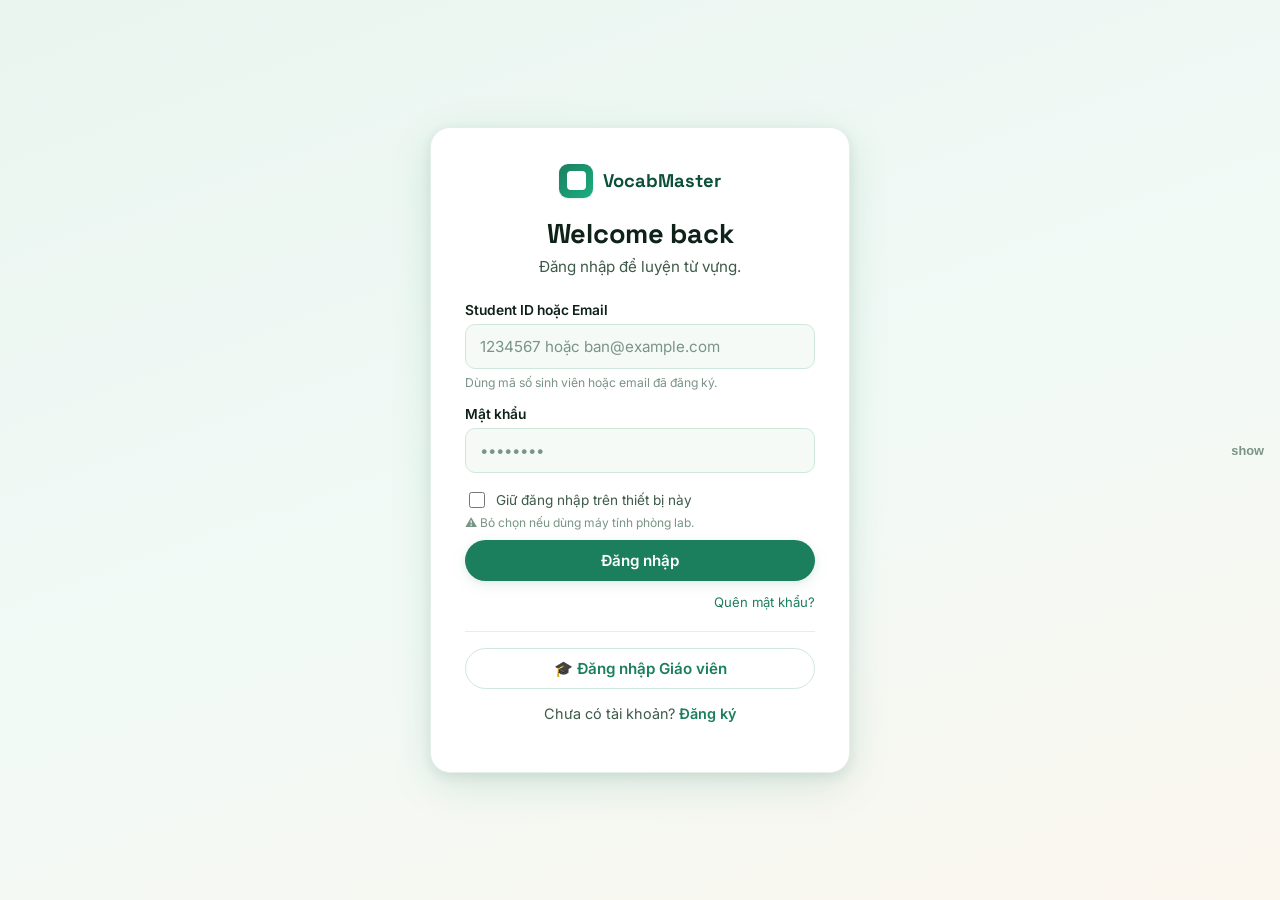
==== login.html @ 6ac809f4 "Add files via upload" ====
<!DOCTYPE html>
<html lang="vi">
<head>
<meta charset="UTF-8"><meta name="viewport" content="width=device-width,initial-scale=1">
<link rel="icon" href="data:image/svg+xml,%3Csvg xmlns='http://www.w3.org/2000/svg' viewBox='0 0 24 24'%3E%3Crect width='24' height='24' rx='5' fill='%231B7F5E'/%3E%3Ctext x='12' y='17' text-anchor='middle' font-size='13' font-weight='700' fill='%23fff' font-family='system-ui'%3EV%3C/text%3E%3C/svg%3E">
<meta name="theme-color" content="#1B7F5E">
<title>Đăng nhập · VocabMaster</title>
<link rel="stylesheet" href="vm-theme.css">
<style>
.vm-modal-bg{position:fixed;inset:0;background:rgba(13,79,58,.45);z-index:500;display:none;align-items:center;justify-content:center;padding:20px}
.vm-modal-bg.show{display:flex}
</style>
</head>
<body>

<div class="vm-loading-overlay" id="loadingOverlay">
  <span class="vm-spin"></span>
  <p id="loadingMsg">Đang đăng nhập…</p>
</div>

<div class="vm-auth-wrap">
  <div class="vm-auth-card">
    <div class="vm-auth-head">
      <div id="brand" style="display:flex;justify-content:center"></div>
      <h1 class="vm-auth-title">Welcome back</h1>
      <p class="vm-auth-sub">Đăng nhập để luyện từ vựng.</p>
    </div>

    <form id="form" autocomplete="on">
      <div class="vm-field">
        <label class="vm-label">Student ID hoặc Email</label>
        <input class="vm-input" id="idInput" placeholder="1234567 hoặc ban@example.com" autocomplete="username">
        <p style="font-size:.76rem;color:var(--vm-ink-3);margin:6px 0 0">Dùng mã số sinh viên hoặc email đã đăng ký.</p>
      </div>
      <div class="vm-field">
        <div style="display:flex;justify-content:space-between;align-items:center">
          <label class="vm-label">Mật khẩu</label>
          <button type="button" class="vm-pass-toggle" id="pwToggle">show</button>
        </div>
        <div class="vm-pass-wrap">
          <input class="vm-input" id="pw" type="password" placeholder="••••••••" autocomplete="current-password">
        </div>
      </div>
      <label style="display:flex;align-items:center;gap:8px;margin-top:12px;font-size:.85rem;color:var(--vm-ink-2);cursor:pointer">
        <input type="checkbox" id="rememberMe" style="width:16px;height:16px;cursor:pointer">
        <span>Giữ đăng nhập trên thiết bị này</span>
      </label>
      <p style="margin:4px 0 10px;font-size:.75rem;color:var(--vm-ink-3)">⚠️ Bỏ chọn nếu dùng máy tính phòng lab.</p>
      <button class="vm-btn vm-btn-primary vm-btn-block" id="submit" type="submit">Đăng nhập</button>
    </form>

    <div style="text-align:right;margin-top:10px">
      <a href="#" id="forgotStu" style="font-size:.82rem;color:var(--vm-primary);text-decoration:none">Quên mật khẩu?</a>
    </div>
    <div style="border-top:1px solid var(--vm-border-2);margin:20px 0 16px"></div>
    <button class="vm-btn vm-btn-ghost vm-btn-block" id="teacherBtn">🎓 Đăng nhập Giáo viên</button>
    <p class="vm-auth-alt" style="margin-top:16px">Chưa có tài khoản? <a href="signup.html">Đăng ký</a></p>
  </div>
</div>

<!-- Teacher modal -->
<div class="vm-modal-bg" id="teacherModal">
  <div class="vm-auth-card" style="max-width:400px;margin:0">
    <div class="vm-auth-head">
      <h1 class="vm-auth-title" style="font-size:1.4rem">Đăng nhập Giáo viên</h1>
      <p class="vm-auth-sub">Đăng nhập bằng email giảng viên.</p>
    </div>
    <div class="vm-field">
      <label class="vm-label">Email</label>
      <input class="vm-input" id="tEmail" type="email" placeholder="ban@dnpu.edu.vn">
    </div>
    <div class="vm-field">
      <div style="display:flex;justify-content:space-between;align-items:center">
        <label class="vm-label">Mật khẩu</label>
        <button type="button" class="vm-pass-toggle" id="tPwToggle">show</button>
      </div>
      <div class="vm-pass-wrap">
        <input class="vm-input" id="tPw" type="password" placeholder="••••••••">
      </div>
    </div>
    <button class="vm-btn vm-btn-primary vm-btn-block" id="tSubmit" style="margin-top:6px">Đăng nhập</button>
    <div style="display:flex;justify-content:space-between;margin-top:12px">
      <a href="#" id="forgotTea" style="font-size:.82rem;color:var(--vm-primary);text-decoration:none">Quên mật khẩu?</a>
      <a href="#" id="tClose" style="font-size:.82rem;color:var(--vm-ink-3);text-decoration:none">Huỷ</a>
    </div>
  </div>
</div>

<script src="vm-common.js"></script>
<script>
if (typeof VM === 'undefined') {
  document.body.innerHTML = '<div style="max-width:500px;margin:80px auto;padding:30px;border:2px solid #EA4335;border-radius:14px;font-family:system-ui"><h2>Không tải được vm-common.js</h2></div>';
  throw new Error('no VM');
}
document.getElementById('brand').innerHTML = VM.brandLockup();

// Already logged in?
(function(){ var s=VM.session.get(); if(s&&s.role) location.href=s.role==='teacher'?VM.TEACHER_HOME:VM.STUDENT_HOME; })();

function showLoading(msg){ document.getElementById('loadingMsg').textContent=msg||'Đang đăng nhập…'; document.getElementById('loadingOverlay').classList.add('show'); }
function hideLoading(){ document.getElementById('loadingOverlay').classList.remove('show'); }

function togglePw(inId,btnId){
  document.getElementById(btnId).onclick=function(){
    var inp=document.getElementById(inId), hidden=inp.type==='password';
    inp.type=hidden?'text':'password'; this.textContent=hidden?'hide':'show';
  };
}
togglePw('pw','pwToggle'); togglePw('tPw','tPwToggle');

var isSub=false;
document.getElementById('form').onsubmit=function(e){
  e.preventDefault(); if(isSub) return;
  var id=(document.getElementById('idInput').value||'').trim();
  var pw=document.getElementById('pw').value;
  if(!id||!pw){VM.toast('Vui lòng nhập đầy đủ.','err');return;}
  isSub=true; showLoading();
  VM.api('auth.studentLogin',{studentId:id,password:pw}).then(function(res){
    if(res&&res.success){
      var r=document.getElementById('rememberMe').checked;
      VM.session.set(Object.assign({role:'student'},res.data),{remember:r});
      VM.bumpLoginCount();
      location.href=VM.STUDENT_HOME;
    } else {
      hideLoading(); isSub=false;
      VM.toast((res&&res.error)||'Đăng nhập thất bại.','err',4000);
    }
  }).catch(function(){ hideLoading(); isSub=false; VM.toast('Không kết nối được máy chủ.','err'); });
};

var tm=document.getElementById('teacherModal');
document.getElementById('teacherBtn').onclick=function(){ tm.classList.add('show'); };
document.getElementById('tClose').onclick=function(e){ e.preventDefault(); tm.classList.remove('show'); };

var isTSub=false;
document.getElementById('tSubmit').onclick=function(){
  if(isTSub) return;
  var email=(document.getElementById('tEmail').value||'').trim();
  var pw=document.getElementById('tPw').value;
  if(!email||!pw){VM.toast('Nhập email và mật khẩu.','err');return;}
  isTSub=true; showLoading('Đang xác thực giáo viên…');
  VM.api('auth.teacherLogin',{email:email,password:pw}).then(function(res){
    if(res&&res.success){
      var rm=document.getElementById('rememberMe');
      VM.session.set(Object.assign({role:'teacher'},res.data),{remember:rm?rm.checked:false});
      location.href=VM.TEACHER_HOME;
    } else {
      hideLoading(); isTSub=false;
      VM.toast((res&&res.error)||'Đăng nhập thất bại.','err',4000);
    }
  }).catch(function(){ hideLoading(); isTSub=false; VM.toast('Không kết nối được máy chủ.','err'); });
};

function forgot(){
  var email=prompt('Nhập email đã đăng ký:'); if(!email) return;
  showLoading('Đang gửi email…');
  VM.api('auth.forgotPassword',{email:email.trim()}).then(function(res){
    hideLoading();
    if(res&&res.success) VM.toast('Đã gửi mật khẩu tới email.','ok',4000);
    else VM.toast((res&&res.error)||'Không gửi được.','err',4000);
  }).catch(function(){ hideLoading(); VM.toast('Lỗi kết nối.','err'); });
}
document.getElementById('forgotStu').onclick=function(e){e.preventDefault();forgot();};
document.getElementById('forgotTea').onclick=function(e){e.preventDefault();forgot();};
</script>
</body>
</html>
---- vm-theme.css ----
/*───────────────────────────────────────────────────
  VocabMaster — shared theme (vm-theme.css)
  "Forest Scholar": teal-green primary, warm amber CTA
───────────────────────────────────────────────────*/
:root {
  --vm-primary:      #1B7F5E;
  --vm-primary-dk:   #0D4F3A;
  --vm-primary-lt:   #E3F5EE;
  --vm-accent:       #F5A623;
  --vm-accent-dk:    #D98A0B;
  --vm-ok:           #34A853;
  --vm-warn:         #FBBC05;
  --vm-offline:      #9AA0A6;
  --vm-danger:       #EA4335;
  --vm-bg:           #EAF5F0;
  --vm-bg-grad:      linear-gradient(160deg,#EAF5F0 0%,#F2FAF6 55%,#FBF6EE 100%);
  --vm-surface:      #FFFFFF;
  --vm-surface-2:    #F5FAF7;
  --vm-border:       #D0E8DC;
  --vm-border-2:     #E4EFE9;
  --vm-ink:          #0F2118;
  --vm-ink-2:        #3D5A4A;
  --vm-ink-3:        #7A9487;
  --vm-on-primary:   #FFFFFF;
  --vm-font-display: 'Space Grotesk', system-ui, sans-serif;
  --vm-font-body:    'Inter', system-ui, -apple-system, sans-serif;
  --vm-r-sm: 10px; --vm-r: 14px; --vm-r-lg: 20px; --vm-r-pill: 999px;
  --vm-shadow-sm: 0 1px 2px rgba(15,33,24,.06),0 1px 3px rgba(15,33,24,.04);
  --vm-shadow:    0 4px 16px rgba(27,127,94,.09),0 2px 6px rgba(15,33,24,.05);
  --vm-shadow-lg: 0 12px 40px rgba(27,127,94,.15),0 4px 12px rgba(15,33,24,.08);
  --vm-ring:      0 0 0 3px rgba(27,127,94,.28);
}
*{box-sizing:border-box}
html,body{margin:0;padding:0}
body{font-family:var(--vm-font-body);background:var(--vm-bg-grad);background-attachment:fixed;color:var(--vm-ink);min-height:100vh;-webkit-font-smoothing:antialiased}
h1,h2,h3,h4,.vm-display{font-family:var(--vm-font-display);letter-spacing:-.01em}

/* Brand */
.vm-logo{display:inline-flex;align-items:center;gap:10px;font-family:var(--vm-font-display);font-weight:700;color:var(--vm-primary-dk);text-decoration:none}
.vm-logo-mark{width:34px;height:34px;border-radius:9px;background:linear-gradient(135deg,var(--vm-primary),#1BAF80);display:grid;place-items:center;color:#fff;box-shadow:var(--vm-shadow-sm);flex:0 0 auto}
.vm-logo-mark svg{width:19px;height:19px}
.vm-logo-name{font-size:1.15rem}

/* Buttons */
.vm-btn{font-family:var(--vm-font-body);font-weight:600;font-size:.95rem;padding:12px 20px;border-radius:var(--vm-r-pill);border:1.5px solid transparent;cursor:pointer;transition:transform .12s,box-shadow .15s,background .15s;display:inline-flex;align-items:center;justify-content:center;gap:8px;line-height:1}
.vm-btn:active{transform:translateY(1px)}
.vm-btn-primary{background:var(--vm-primary);color:#fff;box-shadow:var(--vm-shadow)}
.vm-btn-primary:hover{background:#176E50;box-shadow:var(--vm-shadow-lg)}
.vm-btn-accent{background:var(--vm-accent);color:#3A2600;box-shadow:var(--vm-shadow)}
.vm-btn-accent:hover{background:var(--vm-accent-dk);color:#fff}
.vm-btn-ghost{background:transparent;color:var(--vm-primary);border-color:var(--vm-border)}
.vm-btn-ghost:hover{background:var(--vm-primary-lt);border-color:var(--vm-primary)}
.vm-btn-danger{background:var(--vm-danger);color:#fff}
.vm-btn-danger:hover{background:#C62B1E}
.vm-btn-block{width:100%}
.vm-btn:disabled{opacity:.52;cursor:not-allowed;transform:none}
.vm-btn svg{width:17px;height:17px;flex:0 0 auto}

/* Inputs */
.vm-field{margin-bottom:16px}
.vm-label{display:block;font-weight:600;font-size:.86rem;color:var(--vm-ink);margin-bottom:6px}
.vm-input{width:100%;font-family:var(--vm-font-body);font-size:.95rem;color:var(--vm-ink);padding:12px 14px;border:1.5px solid var(--vm-border);border-radius:var(--vm-r-sm);background:var(--vm-surface-2);transition:border .15s,box-shadow .15s,background .15s}
.vm-input::placeholder{color:var(--vm-ink-3)}
.vm-input:focus{outline:none;border-color:var(--vm-primary);background:#fff;box-shadow:var(--vm-ring)}
.vm-input.field-error{border-color:var(--vm-danger)!important;background:#fff5f5}
.vm-field-err{font-size:.76rem;color:var(--vm-danger);margin-top:4px;display:none}
.vm-field-err.show{display:block}
.vm-row{display:flex;gap:12px}
.vm-row>*{flex:1}

/* Cards */
.vm-card{background:var(--vm-surface);border:1px solid var(--vm-border-2);border-radius:var(--vm-r-lg);box-shadow:var(--vm-shadow-sm)}

/* Toast */
.vm-toast{position:fixed;left:50%;bottom:28px;transform:translateX(-50%) translateY(20px);background:var(--vm-primary-dk);color:#fff;padding:12px 22px;border-radius:var(--vm-r-pill);font-size:.9rem;font-weight:500;box-shadow:var(--vm-shadow-lg);opacity:0;pointer-events:none;transition:opacity .25s,transform .25s;z-index:9999;max-width:90vw}
.vm-toast.show{opacity:1;transform:translateX(-50%) translateY(0)}
.vm-toast.err{background:var(--vm-danger)}
.vm-toast.ok{background:var(--vm-ok)}
.vm-toast.warn{background:#996B00}

/* Spinner */
.vm-spin{width:18px;height:18px;border:2.5px solid rgba(255,255,255,.4);border-top-color:#fff;border-radius:50%;animation:vm-rot .7s linear infinite;display:inline-block}
.vm-spin-dark{border-color:rgba(27,127,94,.25);border-top-color:var(--vm-primary)}
@keyframes vm-rot{to{transform:rotate(360deg)}}

/* Auth */
.vm-auth-wrap{min-height:100vh;display:grid;place-items:center;padding:24px}
.vm-auth-card{width:100%;max-width:420px;background:var(--vm-surface);border-radius:var(--vm-r-lg);box-shadow:var(--vm-shadow-lg);padding:36px 34px;border:1px solid var(--vm-border-2)}
.vm-auth-head{text-align:center;margin-bottom:26px}
.vm-auth-title{font-size:1.7rem;font-weight:700;margin:18px 0 6px;color:var(--vm-ink)}
.vm-auth-sub{color:var(--vm-ink-2);font-size:.95rem;margin:0}
.vm-auth-alt{text-align:center;margin-top:18px;font-size:.9rem;color:var(--vm-ink-2)}
.vm-auth-alt a{color:var(--vm-primary);font-weight:600;text-decoration:none}
.vm-auth-alt a:hover{text-decoration:underline}
.vm-pass-wrap{position:relative}
.vm-pass-toggle{position:absolute;right:12px;top:50%;transform:translateY(-50%);background:none;border:none;cursor:pointer;color:var(--vm-ink-3);font-size:.8rem;font-weight:600;padding:4px}

/* Loading overlay */
.vm-loading-overlay{position:fixed;inset:0;background:rgba(13,79,58,.6);z-index:9999;display:none;flex-direction:column;align-items:center;justify-content:center;gap:16px}
.vm-loading-overlay.show{display:flex}
.vm-loading-overlay .vm-spin{width:42px;height:42px;border-width:4px}
.vm-loading-overlay p{color:#fff;font-size:1rem;font-weight:600;margin:0}

/* Modal */
.vm-modal-bg{position:fixed;inset:0;background:rgba(13,79,58,.45);z-index:500;display:none;align-items:center;justify-content:center;padding:20px;overflow-y:auto}
.vm-modal-bg.show{display:flex}
.vm-modal{background:var(--vm-surface);border-radius:var(--vm-r-lg);box-shadow:var(--vm-shadow-lg);width:100%;max-width:720px;padding:30px 32px;border:1px solid var(--vm-border-2);position:relative;max-height:90vh;overflow-y:auto}
.vm-modal-title{font-family:var(--vm-font-display);font-size:1.3rem;font-weight:700;margin:0 0 20px;color:var(--vm-ink)}
.vm-modal-close{position:absolute;top:16px;right:18px;background:none;border:none;font-size:1.4rem;cursor:pointer;color:var(--vm-ink-3);line-height:1;padding:4px 8px}
.vm-modal-close:hover{color:var(--vm-danger)}

/* Dashboard shell */
.vm-shell{display:grid;grid-template-columns:248px 1fr;min-height:100vh}
.vm-side{background:var(--vm-surface);border-right:1px solid var(--vm-border-2);padding:22px 16px;display:flex;flex-direction:column;gap:4px;position:sticky;top:0;height:100vh;overflow-y:auto}
.vm-side .vm-logo{margin:4px 8px 20px}
.vm-nav-group{font-size:.7rem;font-weight:700;letter-spacing:.08em;text-transform:uppercase;color:var(--vm-ink-3);margin:14px 12px 6px}
.vm-nav{display:flex;align-items:center;gap:11px;padding:10px 12px;border-radius:var(--vm-r-sm);color:var(--vm-ink-2);text-decoration:none;font-weight:500;font-size:.92rem;cursor:pointer;transition:background .14s,color .14s;border:none;background:none;width:100%;text-align:left;font-family:var(--vm-font-body)}
.vm-nav span{white-space:nowrap;overflow:hidden;text-overflow:ellipsis;flex:1}
.vm-nav:hover{background:var(--vm-surface-2);color:var(--vm-ink)}
.vm-nav.active{background:var(--vm-primary-lt);color:var(--vm-primary);font-weight:600}
.vm-nav svg{width:19px;height:19px;flex:0 0 auto}
.vm-nav-badge{background:var(--vm-accent);color:#3A2600;font-size:.65rem;font-weight:700;padding:2px 7px;border-radius:10px;margin-left:auto}
.vm-main{display:flex;flex-direction:column;min-width:0}
.vm-topbar{display:flex;align-items:center;gap:16px;padding:18px 30px;border-bottom:1px solid var(--vm-border-2);background:var(--vm-surface)}
.vm-eyebrow{font-size:.78rem;color:var(--vm-ink-3);font-weight:500}
.vm-page-title{font-family:var(--vm-font-display);font-size:1.7rem;font-weight:700;color:var(--vm-ink);margin:0;line-height:1.1}
.vm-topbar-right{margin-left:auto;display:flex;align-items:center;gap:14px}
.vm-user{display:flex;align-items:center;gap:10px}
.vm-avatar{width:38px;height:38px;border-radius:50%;background:linear-gradient(135deg,var(--vm-primary),#1BAF80);color:#fff;display:grid;place-items:center;font-weight:700;font-size:.9rem;flex:0 0 auto}
.vm-user-name{font-weight:600;font-size:.9rem;color:var(--vm-ink)}
.vm-user-role{font-size:.75rem;color:var(--vm-ink-3)}
.vm-content{padding:26px 30px;flex:1;min-width:0}

/* Toolbar */
.vm-toolbar{display:flex;gap:10px;align-items:center;flex-wrap:wrap;margin-bottom:20px}
.vm-search{flex:1;min-width:200px;position:relative}
.vm-search input{width:100%;padding:10px 14px 10px 38px;border:1.5px solid var(--vm-border);border-radius:var(--vm-r-pill);background:var(--vm-surface);font-family:var(--vm-font-body);font-size:.9rem;color:var(--vm-ink)}
.vm-search input:focus{outline:none;border-color:var(--vm-primary);box-shadow:var(--vm-ring)}
.vm-search svg{position:absolute;left:13px;top:50%;transform:translateY(-50%);width:16px;height:16px;color:var(--vm-ink-3)}
.vm-select{padding:9px 13px;border:1.5px solid var(--vm-border);border-radius:var(--vm-r-pill);background:var(--vm-surface);font-family:var(--vm-font-body);font-size:.87rem;color:var(--vm-ink-2);cursor:pointer}
.vm-select:focus{outline:none;border-color:var(--vm-primary)}

/* KPI */
.vm-kpi-row{display:grid;grid-template-columns:repeat(auto-fit,minmax(160px,1fr));gap:14px;margin-bottom:22px}
.vm-kpi{background:var(--vm-surface);border:1px solid var(--vm-border-2);border-radius:var(--vm-r);padding:18px 20px;box-shadow:var(--vm-shadow-sm)}
.vm-kpi-label{font-size:.8rem;color:var(--vm-ink-2);font-weight:600;margin-bottom:8px;text-transform:uppercase;letter-spacing:.04em}
.vm-kpi-value{font-family:var(--vm-font-display);font-size:2rem;font-weight:700;color:var(--vm-ink);line-height:1}
.vm-kpi-sub{font-size:.76rem;color:var(--vm-ink-3);margin-top:5px}

/* Table */
.vm-table-wrap{background:var(--vm-surface);border:1px solid var(--vm-border-2);border-radius:var(--vm-r);overflow:hidden;box-shadow:var(--vm-shadow-sm)}
.vm-table{width:100%;border-collapse:collapse;font-size:.88rem}
.vm-table th{text-align:left;padding:12px 15px;background:var(--vm-surface-2);color:var(--vm-ink-2);font-weight:600;font-size:.78rem;border-bottom:1px solid var(--vm-border-2);white-space:nowrap;user-select:none}
.vm-table th.sortable{cursor:pointer}
.vm-table th.sortable:hover{color:var(--vm-primary)}
.vm-table th .sa{margin-left:4px;opacity:.35;font-size:.68rem}
.vm-table th.sort-asc .sa::after{content:'▲';opacity:1;color:var(--vm-primary)}
.vm-table th.sort-desc .sa::after{content:'▼';opacity:1;color:var(--vm-primary)}
.vm-table td{padding:12px 15px;border-bottom:1px solid var(--vm-border-2);color:var(--vm-ink);vertical-align:middle}
.vm-table tr:last-child td{border-bottom:none}
.vm-table tbody tr:hover{background:var(--vm-surface-2)}
.vm-score{font-weight:700}
.vm-score-hi{color:var(--vm-ok)}.vm-score-mid{color:#A66B00}.vm-score-lo{color:var(--vm-danger)}

/* Goal chips */
.vm-goal{display:inline-flex;align-items:center;gap:5px;padding:3px 10px;border-radius:10px;font-size:.8rem;font-weight:700}
.vm-goal.met{background:#E3F5EE;color:#0A4D28}
.vm-goal.over{background:#D4EDDA;color:#063020}
.vm-goal.partial{background:#FEF3D6;color:#7A5000}
.vm-goal.none{background:#FDECEA;color:#8B1A1A}

/* Empty state */
.vm-empty{text-align:center;padding:56px 20px;color:var(--vm-ink-3)}
.vm-empty svg{width:44px;height:44px;margin-bottom:12px;opacity:.4;display:block;margin:0 auto 12px}

/* Tabs */
.vm-tabs{display:flex;gap:6px;margin-bottom:20px;background:var(--vm-surface-2);border:1px solid var(--vm-border-2);border-radius:var(--vm-r-pill);padding:4px;width:fit-content}
.vm-tab{padding:8px 20px;border-radius:var(--vm-r-pill);font-size:.88rem;font-weight:600;cursor:pointer;border:none;background:none;color:var(--vm-ink-2);font-family:var(--vm-font-body);transition:background .15s,color .15s}
.vm-tab.active{background:var(--vm-primary);color:#fff;box-shadow:var(--vm-shadow-sm)}
.vm-tab:hover:not(.active){background:var(--vm-surface);color:var(--vm-ink)}

/* Assignment cards */
.vm-assign-grid{display:grid;grid-template-columns:repeat(auto-fill,minmax(280px,1fr));gap:16px}
.vm-assign-card{background:var(--vm-surface);border:2px solid var(--vm-border-2);border-radius:var(--vm-r);padding:20px;box-shadow:var(--vm-shadow-sm);display:flex;flex-direction:column;gap:12px;transition:transform .13s,box-shadow .15s,border-color .15s;cursor:pointer}
.vm-assign-card:hover{transform:translateY(-3px);box-shadow:var(--vm-shadow-lg);border-color:var(--vm-primary)}
.vm-assign-card.complete{border-color:var(--vm-ok)!important;background:#F6FDF9}
.vm-assign-card-title{font-family:var(--vm-font-display);font-weight:700;font-size:1rem;color:var(--vm-ink);margin:0}
.vm-assign-meta{font-size:.78rem;color:var(--vm-ink-3);display:flex;gap:10px;flex-wrap:wrap}
.vm-assign-progress{background:var(--vm-surface-2);border-radius:var(--vm-r-sm);padding:10px 12px}
.vm-assign-pbar{height:6px;background:var(--vm-border-2);border-radius:4px;overflow:hidden;margin-top:6px}
.vm-assign-pfill{height:100%;background:var(--vm-primary);border-radius:4px;transition:width .4s}
.vm-assign-pfill.done{background:var(--vm-ok)}

/* Quiz */
.vm-quiz-wrap{max-width:760px;margin:0 auto}
.vm-quiz-header{display:flex;align-items:center;justify-content:space-between;margin-bottom:16px;flex-wrap:wrap;gap:10px}
.vm-quiz-progress{display:flex;align-items:center;gap:10px;font-size:.88rem;color:var(--vm-ink-2)}
.vm-quiz-bar{width:180px;height:6px;background:var(--vm-border-2);border-radius:4px;overflow:hidden}
.vm-quiz-bar-fill{height:100%;background:var(--vm-primary);border-radius:4px;transition:width .35s}
.vm-quiz-card{background:var(--vm-surface);border:1px solid var(--vm-border-2);border-radius:var(--vm-r-lg);padding:32px 28px;box-shadow:var(--vm-shadow);margin-bottom:14px}
.vm-quiz-q{font-size:1.05rem;font-weight:600;line-height:1.5;margin:0 0 22px;color:var(--vm-ink)}
.vm-quiz-hint{font-size:.82rem;color:var(--vm-ink-3);margin:-14px 0 18px;font-style:italic}
.vm-quiz-options{display:grid;grid-template-columns:1fr 1fr;gap:10px}
.vm-opt{background:var(--vm-surface-2);border:2px solid var(--vm-border);border-radius:var(--vm-r-sm);padding:14px 16px;cursor:pointer;font-size:.93rem;font-weight:500;transition:border .15s,background .15s;text-align:center;font-family:var(--vm-font-body)}
.vm-opt:hover{border-color:var(--vm-primary);background:var(--vm-primary-lt)}
.vm-opt.correct{border-color:var(--vm-ok)!important;background:#E3F5EE!important;color:#0A4D28!important}
.vm-opt.wrong{border-color:var(--vm-danger)!important;background:#FDECEA!important;color:#8B1A1A!important}
.vm-quiz-input{width:100%;font-size:1.1rem;padding:14px 16px;border:2px solid var(--vm-border);border-radius:var(--vm-r-sm);font-family:var(--vm-font-display);font-weight:600;text-align:center;transition:border .15s}
.vm-quiz-input:focus{outline:none;border-color:var(--vm-primary);box-shadow:var(--vm-ring)}
.vm-quiz-input.correct{border-color:var(--vm-ok)!important;background:#E3F5EE!important}
.vm-quiz-input.wrong{border-color:var(--vm-danger)!important;background:#FDECEA!important}
.vm-quiz-fb{margin-top:10px;font-size:.88rem;font-weight:600;min-height:20px}
.vm-quiz-fb.ok{color:var(--vm-ok)}.vm-quiz-fb.bad{color:var(--vm-danger)}

/* Result banner */
.vm-result-banner{background:var(--vm-surface);border-radius:var(--vm-r-lg);padding:30px;box-shadow:var(--vm-shadow);text-align:center}
.vm-result-score{font-family:var(--vm-font-display);font-size:3.2rem;font-weight:700;line-height:1;margin-bottom:8px}
.vm-result-label{font-size:1rem;color:var(--vm-ink-2);font-weight:500}
.vm-result-badges{display:flex;gap:14px;justify-content:center;flex-wrap:wrap;margin-top:18px}
.vm-result-badge{background:var(--vm-surface-2);border:1px solid var(--vm-border-2);border-radius:var(--vm-r);padding:12px 18px;text-align:center;min-width:100px}
.vm-result-badge .val{font-family:var(--vm-font-display);font-size:1.5rem;font-weight:700;color:var(--vm-ink)}
.vm-result-badge .lbl{font-size:.72rem;color:var(--vm-ink-3);font-weight:600;text-transform:uppercase;letter-spacing:.04em;margin-top:3px}

/* Today's Word */
.vm-tw{position:relative;background:linear-gradient(120deg,#0D4F3A 0%,#1B7F5E 48%,#2DA67B 100%);border-radius:18px;padding:18px 22px;color:#fff;margin-bottom:20px;overflow:hidden;box-shadow:0 10px 30px rgba(13,79,58,.25);border:1px solid rgba(255,255,255,.12)}
.vm-tw-glow{position:absolute;top:-40px;right:-25px;width:180px;height:180px;background:radial-gradient(circle,rgba(255,255,255,.13) 0%,transparent 70%);pointer-events:none}
.vm-tw-grid{position:relative;display:grid;grid-template-columns:1.15fr 1fr;gap:22px;align-items:start}
.vm-tw-eyebrow{font-size:.6rem;letter-spacing:.15em;font-weight:700;color:#A8E8C8;margin-bottom:9px}
.vm-tw-word{font-family:Georgia,serif;font-size:1.65rem;font-weight:700;line-height:1;display:flex;align-items:baseline;gap:10px;flex-wrap:wrap}
.vm-tw-ipa{font-family:var(--vm-font-body);font-size:.82rem;font-weight:400;color:#80DFAB}
.vm-tw-band{font-size:.6rem;font-weight:600;background:rgba(255,255,255,.18);border:1px solid rgba(255,255,255,.14);padding:3px 10px;border-radius:14px;align-self:center;backdrop-filter:blur(4px)}
.vm-tw-mean{margin-top:10px;font-size:.85rem;font-weight:500;display:flex;align-items:center;gap:6px;color:#E0F8EE;line-height:1.35}
.vm-tw-lbl{display:block;font-size:.56rem;letter-spacing:.13em;font-weight:700;color:#80DFAB;margin-bottom:6px}
.vm-tw-chips{display:flex;flex-wrap:wrap;gap:6px}
.vm-tw-chip{background:rgba(255,255,255,.13);border:1px solid rgba(255,255,255,.16);padding:4px 11px;border-radius:16px;font-size:.72rem;font-weight:500}
.vm-tw-prev{background:rgba(255,255,255,.12);border:1px solid rgba(255,255,255,.16);border-radius:11px;padding:10px 14px;backdrop-filter:blur(6px)}
.vm-tw-prev-lbl{font-size:.54rem;letter-spacing:.13em;font-weight:700;color:#80DFAB}
.vm-tw-prev-word{font-family:Georgia,serif;font-size:1.05rem;font-weight:700;margin-top:3px}
.vm-tw-prev-mean{font-size:.68rem;color:#B0F0D0;margin-top:2px}
.vm-tw-ex p{font-style:italic;color:#C0F0DC;margin:0 0 7px;font-size:.78rem;line-height:1.4;padding-left:10px;border-left:2px solid rgba(255,255,255,.25)}
@media(max-width:820px){.vm-tw-grid{grid-template-columns:1fr;gap:13px}.vm-tw-word{font-size:1.45rem}}

/* AI panel */
.vm-ai-panel{background:#0D2B1E;border-radius:var(--vm-r);padding:18px 20px;color:#fff;margin-top:14px}
.vm-ai-panel-title{font-size:.88rem;font-weight:700;margin:0 0 6px;display:flex;align-items:center;gap:7px}
.vm-ai-panel-sub{font-size:.76rem;color:#80DFAB;margin:0 0 14px}

/* Vocab editable table */
.vm-vocab-table{width:100%;border-collapse:collapse;font-size:.86rem;margin-top:10px}
.vm-vocab-table th{text-align:left;padding:9px 12px;background:var(--vm-surface-2);color:var(--vm-ink-3);font-weight:600;font-size:.76rem;border-bottom:1px solid var(--vm-border-2);text-transform:uppercase;letter-spacing:.04em}
.vm-vocab-table td{padding:6px 8px;border-bottom:1px solid var(--vm-border-2);vertical-align:middle}
.vm-vocab-table tr:last-child td{border-bottom:none}
.vm-vocab-table input{width:100%;border:1px solid var(--vm-border);border-radius:6px;padding:6px 8px;font-size:.84rem;background:var(--vm-surface-2);font-family:var(--vm-font-body)}
.vm-vocab-table input:focus{outline:none;border-color:var(--vm-primary)}
.vm-vocab-del{background:none;border:none;cursor:pointer;color:var(--vm-danger);font-size:1rem;padding:4px 6px;border-radius:6px}
.vm-vocab-del:hover{background:#FDECEA}

/* ReadWise */
.vm-rw-split{display:grid;grid-template-columns:1fr 1fr;gap:20px;margin-top:18px}
.vm-rw-passage{background:var(--vm-surface-2);border:1px solid var(--vm-border-2);border-radius:var(--vm-r);padding:20px 22px;max-height:480px;overflow-y:auto;line-height:1.78;font-size:.95rem}
.vm-rw-passage h2{font-family:var(--vm-font-display);font-size:1.15rem;margin:0 0 14px;color:var(--vm-primary-dk)}
.vm-rw-quiz{display:flex;flex-direction:column;gap:14px}
.vm-rw-q{background:var(--vm-surface);border:1px solid var(--vm-border-2);border-radius:var(--vm-r-sm);padding:16px}
.vm-rw-q-text{font-weight:600;font-size:.9rem;margin:0 0 10px}
.vm-rw-opts{display:flex;flex-direction:column;gap:7px}
.vm-rw-opt{background:var(--vm-surface-2);border:2px solid var(--vm-border);border-radius:8px;padding:10px 13px;cursor:pointer;font-size:.87rem;transition:border .14s,background .14s;font-family:var(--vm-font-body);text-align:left}
.vm-rw-opt:hover{border-color:var(--vm-primary);background:var(--vm-primary-lt)}
.vm-rw-opt.correct{border-color:var(--vm-ok)!important;background:#E3F5EE!important;color:#0A4D28!important}
.vm-rw-opt.wrong{border-color:var(--vm-danger)!important;background:#FDECEA!important}
@media(max-width:820px){.vm-rw-split{grid-template-columns:1fr}}

/* Pagination */
.vm-pagination{display:flex;gap:6px;align-items:center;justify-content:flex-end;margin-top:14px;flex-wrap:wrap}
.vm-page-btn{padding:6px 13px;border:1.5px solid var(--vm-border);border-radius:var(--vm-r-pill);background:var(--vm-surface);color:var(--vm-ink-2);font-size:.82rem;font-weight:600;cursor:pointer;font-family:var(--vm-font-body)}
.vm-page-btn:hover{border-color:var(--vm-primary);color:var(--vm-primary)}
.vm-page-btn.active{background:var(--vm-primary);color:#fff;border-color:var(--vm-primary)}
.vm-page-btn:disabled{opacity:.4;cursor:not-allowed}

:focus-visible{outline:none;box-shadow:var(--vm-ring);border-radius:6px}

@media(max-width:860px){
  .vm-shell{grid-template-columns:1fr}
  .vm-side{position:fixed;left:-260px;z-index:200;transition:left .2s;width:248px;top:0}
  .vm-side.open{left:0}
  .vm-menu-btn{display:inline-flex!important}
  .vm-content{padding:20px 16px}
  .vm-topbar{padding:14px 16px}
  .vm-quiz-options{grid-template-columns:1fr}
}
.vm-menu-btn{display:none;background:none;border:none;cursor:pointer;color:var(--vm-ink);padding:4px}
.vm-menu-btn svg{width:24px;height:24px}
@media(prefers-reduced-motion:reduce){*{animation:none!important;transition:none!important}}
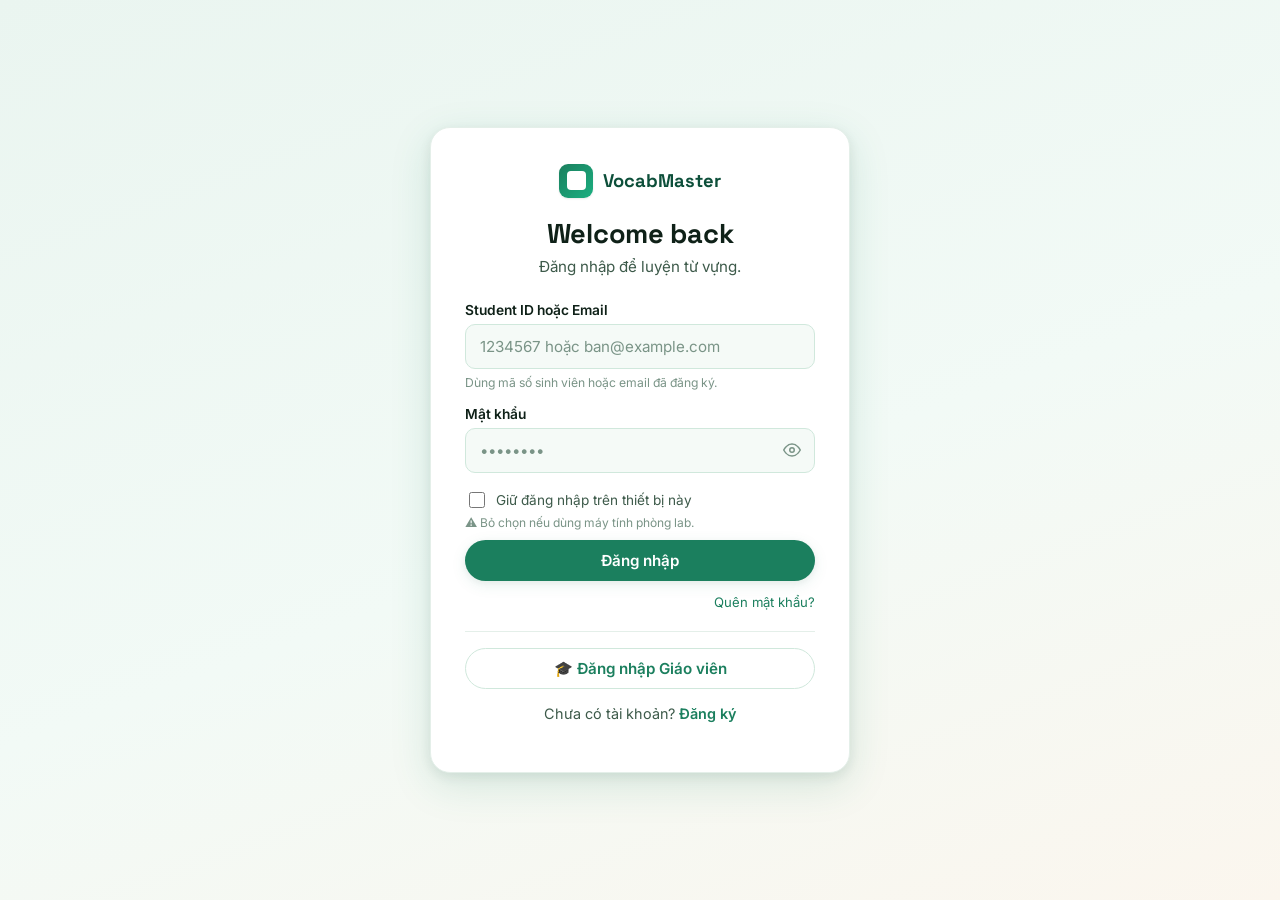
==== commit 83f4bfb1: "Add files via upload" ====
--- a/login.html
+++ b/login.html
@@ -33,12 +33,12 @@
         <p style="font-size:.76rem;color:var(--vm-ink-3);margin:6px 0 0">Dùng mã số sinh viên hoặc email đã đăng ký.</p>
       </div>
       <div class="vm-field">
-        <div style="display:flex;justify-content:space-between;align-items:center">
-          <label class="vm-label">Mật khẩu</label>
-          <button type="button" class="vm-pass-toggle" id="pwToggle">show</button>
-        </div>
+        <label class="vm-label">Mật khẩu</label>
         <div class="vm-pass-wrap">
-          <input class="vm-input" id="pw" type="password" placeholder="••••••••" autocomplete="current-password">
+          <input class="vm-input" id="pw" type="password" placeholder="••••••••" autocomplete="current-password" style="padding-right:42px">
+          <button type="button" class="vm-pass-toggle" id="pwToggle" title="Hiện/Ẩn mật khẩu">
+            <svg viewBox="0 0 24 24" fill="none" stroke="currentColor" stroke-width="2" width="18" height="18"><path d="M1 12s4-8 11-8 11 8 11 8-4 8-11 8-11-8-11-8z"/><circle cx="12" cy="12" r="3"/></svg>
+          </button>
         </div>
       </div>
       <label style="display:flex;align-items:center;gap:8px;margin-top:12px;font-size:.85rem;color:var(--vm-ink-2);cursor:pointer">
@@ -70,12 +70,14 @@
       <input class="vm-input" id="tEmail" type="email" placeholder="ban@dnpu.edu.vn">
     </div>
     <div class="vm-field">
-      <div style="display:flex;justify-content:space-between;align-items:center">
-        <label class="vm-label">Mật khẩu</label>
-        <button type="button" class="vm-pass-toggle" id="tPwToggle">show</button>
-      </div>
+      <label class="vm-label">Mật khẩu</label>
       <div class="vm-pass-wrap">
-        <input class="vm-input" id="tPw" type="password" placeholder="••••••••">
+        <input class="vm-input" id="tPw" type="password" style="padding-right:42px" placeholder="••••••••">
+          <button type="button" class="vm-pass-toggle" id="tPwToggle" title="Hiện/Ẩn mật khẩu">
+            <svg viewBox="0 0 24 24" fill="none" stroke="currentColor" stroke-width="2" width="18" height="18">
+              <path d="M1 12s4-8 11-8 11 8 11 8-4 8-11 8-11-8-11-8z"/><circle cx="12" cy="12" r="3"/>
+            </svg>
+          </button>
       </div>
     </div>
     <button class="vm-btn vm-btn-primary vm-btn-block" id="tSubmit" style="margin-top:6px">Đăng nhập</button>
@@ -100,10 +102,15 @@
 function showLoading(msg){ document.getElementById('loadingMsg').textContent=msg||'Đang đăng nhập…'; document.getElementById('loadingOverlay').classList.add('show'); }
 function hideLoading(){ document.getElementById('loadingOverlay').classList.remove('show'); }
 
+var EYE_ON  = '<svg viewBox="0 0 24 24" fill="none" stroke="currentColor" stroke-width="2" width="18" height="18"><path d="M1 12s4-8 11-8 11 8 11 8-4 8-11 8-11-8-11-8z"/><circle cx="12" cy="12" r="3"/></svg>';
+var EYE_OFF = '<svg viewBox="0 0 24 24" fill="none" stroke="currentColor" stroke-width="2" width="18" height="18"><path d="M17.94 17.94A10.07 10.07 0 0 1 12 20c-7 0-11-8-11-8a18.45 18.45 0 0 1 5.06-5.94M9.9 4.24A9.12 9.12 0 0 1 12 4c7 0 11 8 11 8a18.5 18.5 0 0 1-2.16 3.19m-6.72-1.07a3 3 0 1 1-4.24-4.24"/><line x1="1" y1="1" x2="23" y2="23"/></svg>';
 function togglePw(inId,btnId){
+  var btn=document.getElementById(btnId);
+  if(btn) btn.innerHTML=EYE_ON;
   document.getElementById(btnId).onclick=function(){
     var inp=document.getElementById(inId), hidden=inp.type==='password';
-    inp.type=hidden?'text':'password'; this.textContent=hidden?'hide':'show';
+    inp.type=hidden?'text':'password';
+    document.getElementById(btnId).innerHTML=hidden?EYE_OFF:EYE_ON;
   };
 }
 togglePw('pw','pwToggle'); togglePw('tPw','tPwToggle');
--- a/vm-theme.css
+++ b/vm-theme.css
@@ -93,7 +93,8 @@
 .vm-auth-alt a{color:var(--vm-primary);font-weight:600;text-decoration:none}
 .vm-auth-alt a:hover{text-decoration:underline}
 .vm-pass-wrap{position:relative}
-.vm-pass-toggle{position:absolute;right:12px;top:50%;transform:translateY(-50%);background:none;border:none;cursor:pointer;color:var(--vm-ink-3);font-size:.8rem;font-weight:600;padding:4px}
+.vm-pass-toggle{position:absolute;right:10px;top:50%;transform:translateY(-50%);background:none;border:none;cursor:pointer;color:var(--vm-ink-3);padding:4px;line-height:0;border-radius:4px;transition:color .15s}
+.vm-pass-toggle:hover{color:var(--vm-primary)}
 
 /* Loading overlay */
 .vm-loading-overlay{position:fixed;inset:0;background:rgba(13,79,58,.6);z-index:9999;display:none;flex-direction:column;align-items:center;justify-content:center;gap:16px}
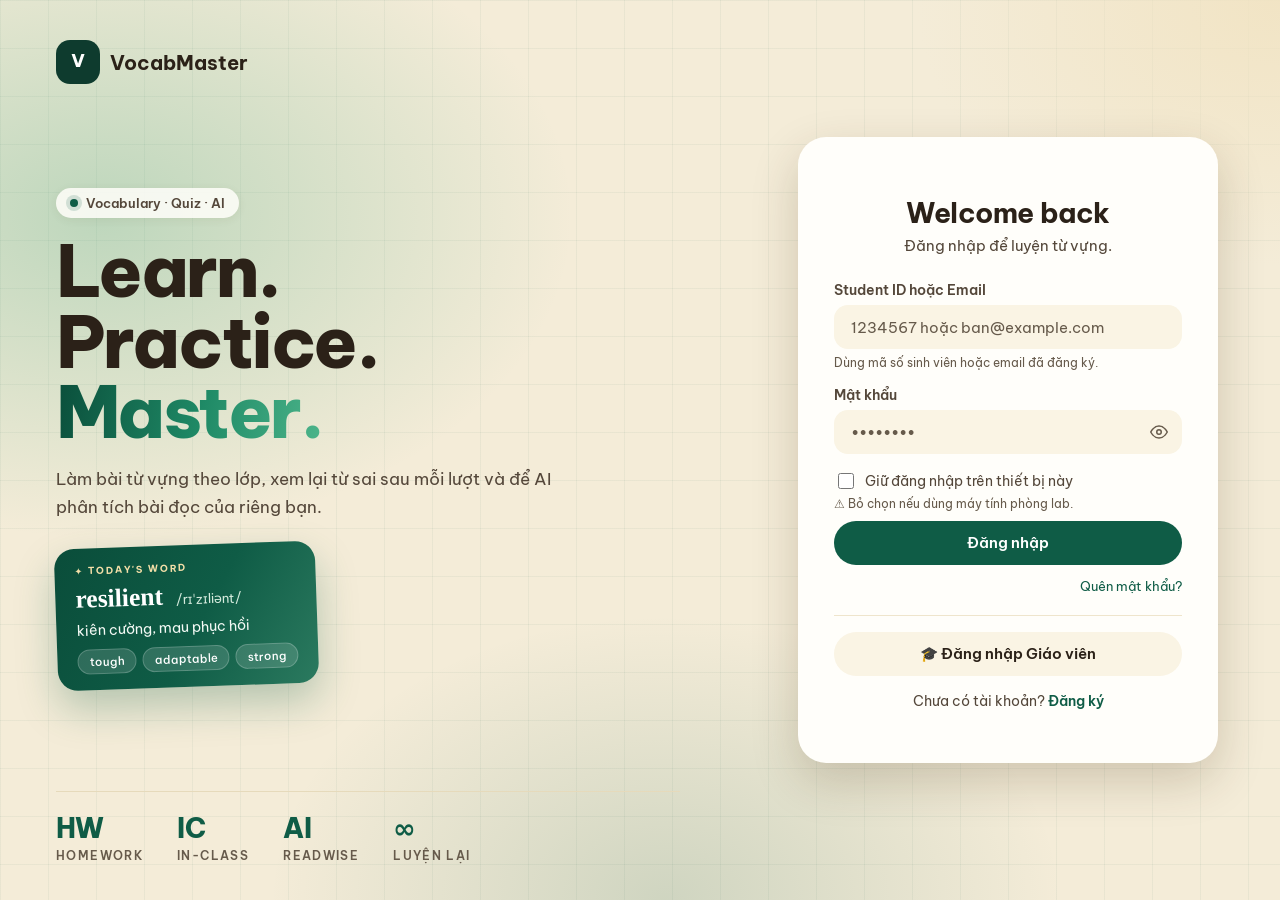
==== commit 5f8b8267: "Auth pages: split layout with intro panel (light, green gradient) Left: logo, tag, 'Learn. Practice." ====
--- a/login.html
+++ b/login.html
@@ -95,6 +95,7 @@
   throw new Error('no VM');
 }
 document.getElementById('brand').innerHTML = VM.brandLockup();
+VM.mountAuthHero('Làm bài từ vựng theo lớp, xem lại từ sai sau mỗi lượt và để AI phân tích bài đọc của riêng bạn.');
 
 // Already logged in?
 (function(){ var s=VM.session.get(); if(s&&s.role) location.href=s.role==='teacher'?VM.TEACHER_HOME:VM.STUDENT_HOME; })();
@@ -122,7 +123,7 @@
   var pw=document.getElementById('pw').value;
   if(!id||!pw){VM.toast('Vui lòng nhập đầy đủ.','err');return;}
   isSub=true; showLoading();
-  VM.api('auth.studentLogin',{studentId:id,password:pw}).then(function(res){
+  VM.api('auth.studentLogin',{studentId:id,password:pw,remember:document.getElementById('rememberMe').checked}).then(function(res){
     if(res&&res.success){
       var r=document.getElementById('rememberMe').checked;
       VM.session.set(Object.assign({role:'student'},res.data),{remember:r});
@@ -146,7 +147,7 @@
   var pw=document.getElementById('tPw').value;
   if(!email||!pw){VM.toast('Nhập email và mật khẩu.','err');return;}
   isTSub=true; showLoading('Đang xác thực giáo viên…');
-  VM.api('auth.teacherLogin',{email:email,password:pw}).then(function(res){
+  VM.api('auth.teacherLogin',{email:email,password:pw,remember:!!(document.getElementById('rememberMe')&&document.getElementById('rememberMe').checked)}).then(function(res){
     if(res&&res.success){
       var rm=document.getElementById('rememberMe');
       VM.session.set(Object.assign({role:'teacher'},res.data),{remember:rm?rm.checked:false});
--- a/vm-theme.css
+++ b/vm-theme.css
@@ -1,34 +1,50 @@
 /*───────────────────────────────────────────────────
   VocabMaster — shared theme (vm-theme.css)
-  "Forest Scholar": teal-green primary, warm amber CTA
+  "Origin": ArticuWrite layout (floating icon rail, soft white panels, pill buttons) in travel-site colours (sand, forest green, earth orange)
 ───────────────────────────────────────────────────*/
 :root {
-  --vm-primary:      #1B7F5E;
-  --vm-primary-dk:   #0D4F3A;
-  --vm-primary-lt:   #E3F5EE;
-  --vm-accent:       #F5A623;
-  --vm-accent-dk:    #D98A0B;
-  --vm-ok:           #34A853;
-  --vm-warn:         #FBBC05;
-  --vm-offline:      #9AA0A6;
-  --vm-danger:       #EA4335;
-  --vm-bg:           #EAF5F0;
-  --vm-bg-grad:      linear-gradient(160deg,#EAF5F0 0%,#F2FAF6 55%,#FBF6EE 100%);
-  --vm-surface:      #FFFFFF;
-  --vm-surface-2:    #F5FAF7;
-  --vm-border:       #D0E8DC;
-  --vm-border-2:     #E4EFE9;
-  --vm-ink:          #0F2118;
-  --vm-ink-2:        #3D5A4A;
-  --vm-ink-3:        #7A9487;
+  /* brand */
+  --vm-primary:      #0F5C46;   /* forest green — actions, selected, active nav */
+  --vm-primary-hv:   #0A4D3A;
+  --vm-primary-dk:   #0E3B2E;   /* deep forest — main dark button, headings */
+  --vm-primary-lt:   #E2EDE0;   /* green wash — hover, chips */
+  --vm-accent:       #B8470F;   /* earth orange — marks, badges, eyebrow */
+  --vm-accent-dk:    #96380B;
+  --vm-accent-lt:    #FFF1E4;
+  --vm-sand:         #F1E3C2;
+  --vm-sand-2:       #FAF4E4;
+
+  /* status */
+  --vm-ok:           #1E7A3C;
+  --vm-warn:         #B7791F;
+  --vm-offline:      #A89C88;
+  --vm-danger:       #C23A2E;
+
+  /* surfaces */
+  --vm-bg:           #F4ECD8;   /* warm sand ground */
+  --vm-bg-grad:      #F4ECD8;
+  --vm-surface:      #FFFEFA;
+  --vm-surface-2:    #FAF4E4;   /* fields, chips, row hover */
+  --vm-border:       #E6DABB;
+  --vm-border-2:     #EFE5CC;
+
+  /* text */
+  --vm-ink:          #2B2118;
+  --vm-ink-2:        #54473A;
+  --vm-ink-3:        #665A4B;
   --vm-on-primary:   #FFFFFF;
-  --vm-font-display: 'Space Grotesk', system-ui, sans-serif;
-  --vm-font-body:    'Inter', system-ui, -apple-system, sans-serif;
-  --vm-r-sm: 10px; --vm-r: 14px; --vm-r-lg: 20px; --vm-r-pill: 999px;
-  --vm-shadow-sm: 0 1px 2px rgba(15,33,24,.06),0 1px 3px rgba(15,33,24,.04);
-  --vm-shadow:    0 4px 16px rgba(27,127,94,.09),0 2px 6px rgba(15,33,24,.05);
-  --vm-shadow-lg: 0 12px 40px rgba(27,127,94,.15),0 4px 12px rgba(15,33,24,.08);
-  --vm-ring:      0 0 0 3px rgba(27,127,94,.28);
+
+  /* type */
+  --vm-font-display: 'Be Vietnam Pro', system-ui, -apple-system, 'Segoe UI', sans-serif;
+  --vm-font-body:    'Be Vietnam Pro', system-ui, -apple-system, 'Segoe UI', sans-serif;
+  --vm-font-essay:   'Literata', Georgia, 'Times New Roman', serif;
+
+  /* shape + depth */
+  --vm-r-sm: 12px; --vm-r: 18px; --vm-r-lg: 24px; --vm-r-pill: 999px;
+  --vm-shadow-sm: 0 2px 10px rgba(92,64,20,.07);
+  --vm-shadow:    0 10px 30px rgba(92,64,20,.09);
+  --vm-shadow-lg: 0 18px 48px rgba(60,40,10,.20);
+  --vm-ring:      0 0 0 3px rgba(15,92,70,.34);
 }
 *{box-sizing:border-box}
 html,body{margin:0;padding:0}
@@ -291,3 +307,212 @@
 .vm-menu-btn{display:none;background:none;border:none;cursor:pointer;color:var(--vm-ink);padding:4px}
 .vm-menu-btn svg{width:24px;height:24px}
 @media(prefers-reduced-motion:reduce){*{animation:none!important;transition:none!important}}
+
+
+/*═══════════════════════════════════════════════════
+  ORIGIN layer — same structure as ArticuWrite (aw-theme.css):
+  floating icon rail, white soft-shadow panels, pill buttons, tile KPIs.
+  Colours from the travel site. Text ≥ 5.7:1, buttons ≥ 5.3:1.
+═══════════════════════════════════════════════════*/
+body{background:var(--vm-bg);-webkit-font-smoothing:antialiased;text-rendering:optimizeLegibility}
+h1,h2,h3,h4,.vm-display{font-weight:700;letter-spacing:-.015em;color:var(--vm-ink)}
+::selection{background:var(--vm-sand);color:var(--vm-ink)}
+button,.vm-btn,.vm-nav,.vm-tab,.vm-opt,.vm-rw-opt,.vm-page-btn{cursor:pointer}
+
+/* brand lockup */
+.vm-logo{color:var(--vm-ink)}
+.vm-logo-mark{width:44px;height:44px;border-radius:14px;background:var(--vm-primary-dk);box-shadow:none}
+.vm-logo-mark svg{width:24px;height:24px}
+.vm-logo-mark svg rect{fill:none}
+.vm-logo-mark svg text{font-size:17px;font-weight:700}
+.vm-logo-name{font-size:1.15rem;font-weight:700}
+
+/* buttons: pills; main = forest green, dark = deep forest */
+.vm-btn{min-height:44px;padding:11px 20px;border-radius:var(--vm-r-pill);font-weight:600;font-size:.92rem;letter-spacing:0;border:1.5px solid transparent;line-height:1.1}
+.vm-btn-primary{background:var(--vm-primary);color:#fff;box-shadow:none}
+.vm-btn-primary:hover{background:var(--vm-primary-hv);box-shadow:var(--vm-shadow)}
+.vm-btn-accent{background:var(--vm-primary-dk);color:#fff;box-shadow:none}
+.vm-btn-accent:hover{background:#17503F;color:#fff;box-shadow:var(--vm-shadow)}
+.vm-btn-ghost{background:var(--vm-surface-2);color:var(--vm-ink);border-color:transparent}
+.vm-btn-ghost:hover{background:var(--vm-primary-lt);color:var(--vm-primary-hv);border-color:transparent}
+.vm-btn-danger{background:var(--vm-danger);color:#fff}
+.vm-btn-danger:hover{background:#A52F24}
+.vm-btn-sm{min-height:36px;padding:8px 16px;font-size:.84rem}
+
+/* inputs: soft fields */
+.vm-label{font-size:.86rem;font-weight:600;color:var(--vm-ink-2);text-transform:none;letter-spacing:0}
+.vm-input{min-height:44px;padding:11px 16px;border:1.5px solid transparent;border-radius:14px;background:var(--vm-surface-2)}
+.vm-input:hover{background:#F6EEDA}
+.vm-input:focus{border-color:var(--vm-primary);background:#fff;box-shadow:var(--vm-ring)}
+.vm-input.field-error{background:#FFF0EC;border-color:var(--vm-danger)!important}
+:focus-visible{outline:none;box-shadow:var(--vm-ring);border-radius:10px}
+
+/* panels */
+.vm-card,.vm-kpi,.vm-table-wrap,.vm-result-banner,.vm-quiz-card{background:var(--vm-surface);border:none;border-radius:var(--vm-r-lg);box-shadow:var(--vm-shadow)}
+.vm-modal{border:none;border-radius:var(--vm-r-lg);box-shadow:var(--vm-shadow-lg)}
+.vm-modal-bg,.vm-loading-overlay{background:rgba(43,33,24,.5)}
+.vm-modal-title{font-size:1.35rem;font-weight:700}
+
+/* auth */
+.vm-auth-card{border:none;border-radius:28px;box-shadow:var(--vm-shadow-lg);padding:38px 36px}
+.vm-auth-title{font-size:1.75rem;font-weight:700}
+.vm-auth-alt a,.vm-auth-card a{color:var(--vm-primary)}
+
+/* dashboard shell: floating icon rail + floating topbar */
+.vm-shell{grid-template-columns:88px minmax(0,1fr);gap:16px;padding:16px}
+.vm-side{background:var(--vm-surface);border:none;border-radius:var(--vm-r-lg);box-shadow:var(--vm-shadow);padding:16px 6px;align-items:center;gap:4px;top:16px;height:calc(100vh - 32px);scrollbar-width:none}
+.vm-side::-webkit-scrollbar{display:none}
+.vm-side .vm-logo{margin:2px 0 16px}
+.vm-side .vm-logo-name,.vm-nav-group{display:none}
+.vm-side>div[style*="margin-top:auto"]{margin-top:auto!important;display:flex;flex-direction:column;align-items:center;padding-top:8px}
+.vm-nav{flex-direction:column;justify-content:center;gap:4px;width:72px;min-height:58px;padding:8px 2px;border-radius:16px;border-left:none;color:var(--vm-ink-3);font-size:.72rem;line-height:1.2;text-align:center;font-weight:500}
+.vm-nav span{white-space:normal;flex:0 0 auto;max-width:100%}
+.vm-nav svg{width:22px;height:22px}
+.vm-nav:hover{background:var(--vm-surface-2);color:var(--vm-ink)}
+.vm-nav.active{background:var(--vm-primary);color:#fff;font-weight:600;border-left:none}
+.vm-nav-badge{position:absolute;top:4px;right:6px;margin:0}
+.vm-main{gap:16px}
+.vm-topbar{background:transparent;border:none;padding:8px 8px 0}
+.vm-eyebrow{font-size:.82rem;font-weight:500;letter-spacing:0;text-transform:none;color:var(--vm-ink-3)}
+.vm-page-title{font-size:1.85rem;font-weight:700;letter-spacing:-.02em;line-height:1.15}
+.vm-user{background:var(--vm-surface);padding:5px 16px 5px 5px;border-radius:var(--vm-r-pill);box-shadow:var(--vm-shadow-sm)}
+.vm-avatar{background:#FDE7D6;color:#9A3B0A;font-size:.85rem}
+.vm-user-name{font-size:.88rem}
+.vm-content{padding:0 8px 24px}
+
+/* filters */
+.vm-search input{min-height:44px;padding:11px 16px 11px 44px;border:1.5px solid transparent;border-radius:var(--vm-r-pill);background:var(--vm-surface);box-shadow:var(--vm-shadow-sm)}
+.vm-search input:focus{border-color:var(--vm-primary);box-shadow:var(--vm-ring)}
+.vm-search svg{left:16px;width:18px;height:18px}
+.vm-select{min-height:44px;padding:10px 18px;border:1.5px solid transparent;border-radius:var(--vm-r-pill);background:var(--vm-surface);box-shadow:var(--vm-shadow-sm);color:var(--vm-ink)}
+.vm-select:focus{border-color:var(--vm-primary);box-shadow:var(--vm-ring)}
+
+/* KPI tiles (first one highlighted, like ArticuWrite) */
+.vm-kpi-row{gap:16px;grid-template-columns:repeat(auto-fit,minmax(180px,1fr))}
+.vm-kpi{padding:18px 20px;border-radius:20px}
+.vm-kpi-label{font-size:.82rem;font-weight:500;letter-spacing:0;text-transform:none;color:var(--vm-ink-3);margin-bottom:8px}
+.vm-kpi-value{font-size:1.9rem;font-weight:700;letter-spacing:-.02em;font-variant-numeric:tabular-nums}
+.vm-kpi-row>.vm-kpi:first-child{background:var(--vm-primary)}
+.vm-kpi-row>.vm-kpi:first-child .vm-kpi-label,.vm-kpi-row>.vm-kpi:first-child .vm-kpi-sub{color:rgba(255,255,255,.88)}
+.vm-kpi-row>.vm-kpi:first-child .vm-kpi-value{color:#fff}
+
+/* tables */
+.vm-table-wrap{padding:6px 10px}
+.vm-table th{background:transparent;color:var(--vm-ink-3);font-weight:500;font-size:.8rem;letter-spacing:0;text-transform:none;border-bottom:1px solid var(--vm-border-2)}
+.vm-table td{border-bottom:1px solid var(--vm-border-2)}
+.vm-table tbody tr:hover{background:var(--vm-surface-2)}
+.vm-vocab-table th{background:transparent;color:var(--vm-ink-3);text-transform:none;letter-spacing:0;font-weight:500}
+.vm-vocab-table input{background:var(--vm-surface-2);border:1.5px solid transparent;border-radius:10px}
+.vm-vocab-table input:focus{border-color:var(--vm-primary);background:#fff}
+
+/* chips / tags */
+.vm-goal{border-radius:var(--vm-r-pill);padding:4px 12px}
+.vm-goal.met,.vm-goal.over{background:#DDF0E4;color:#1D6B4F}
+.vm-goal.partial{background:#FFF1C7;color:#7A5A00}
+.vm-goal.none{background:#FCE4E2;color:#A22A20}
+
+/* tabs: pills on a soft track */
+.vm-tabs{background:var(--vm-surface);border:none;border-radius:var(--vm-r-pill);padding:4px;gap:4px;box-shadow:var(--vm-shadow-sm);width:fit-content}
+.vm-tab{border-radius:var(--vm-r-pill);padding:9px 20px;border:none;margin:0;color:var(--vm-ink-2)}
+.vm-tab.active{background:var(--vm-primary);color:#fff;box-shadow:none}
+.vm-tab:hover:not(.active){background:var(--vm-surface-2);color:var(--vm-ink)}
+.vm-page-btn{border:none;background:var(--vm-surface);box-shadow:var(--vm-shadow-sm);border-radius:var(--vm-r-pill)}
+.vm-page-btn.active{background:var(--vm-primary);color:#fff}
+
+/* assignment cards = ArticuWrite library cards */
+.vm-assign-grid{gap:16px}
+.vm-assign-card{border:none;border-radius:20px;background:var(--vm-surface);box-shadow:var(--vm-shadow);padding:20px}
+.vm-assign-card:hover{transform:translateY(-3px);box-shadow:var(--vm-shadow-lg)}
+.vm-assign-card.complete{border:none!important;background:#EDF6EE;box-shadow:inset 0 0 0 2px var(--vm-ok),var(--vm-shadow)}
+.vm-assign-card-title{font-size:1.02rem;font-weight:600;line-height:1.3;text-transform:none;letter-spacing:0;overflow-wrap:anywhere}
+.vm-assign-progress{background:var(--vm-surface-2);border-radius:14px}
+.vm-assign-pbar{background:var(--vm-border-2);border-radius:var(--vm-r-pill)}
+.vm-assign-pfill{background:var(--vm-primary);border-radius:var(--vm-r-pill)}
+
+/* quiz */
+.vm-quiz-card{padding:32px 28px}
+.vm-opt,.vm-rw-opt{background:var(--vm-surface-2);border:1.5px solid transparent;border-radius:14px}
+.vm-opt:hover,.vm-rw-opt:hover{background:var(--vm-primary-lt);border-color:var(--vm-primary)}
+.vm-opt.correct,.vm-rw-opt.correct,.vm-quiz-input.correct{border-color:var(--vm-ok)!important;background:#DDF0E4!important;color:#145236!important}
+.vm-opt.wrong,.vm-rw-opt.wrong,.vm-quiz-input.wrong{border-color:var(--vm-danger)!important;background:#FCE4E2!important;color:#8E2218!important}
+.vm-quiz-input{background:var(--vm-surface-2);border:1.5px solid transparent;border-radius:14px}
+.vm-quiz-input:focus{background:#fff;border-color:var(--vm-primary)}
+.vm-quiz-bar{background:var(--vm-border-2);border-radius:var(--vm-r-pill)}
+.vm-quiz-bar-fill{background:var(--vm-primary);border-radius:var(--vm-r-pill)}
+.vm-result-badge{background:var(--vm-surface-2);border:none;border-radius:16px}
+.vm-rw-passage{background:var(--vm-surface);border:none;border-radius:var(--vm-r-lg);box-shadow:var(--vm-shadow);font-family:var(--vm-font-essay);font-size:1.02rem;line-height:1.8}
+.vm-rw-passage h2{color:var(--vm-primary-dk);font-weight:700}
+.vm-rw-q{border:none;border-radius:var(--vm-r);box-shadow:var(--vm-shadow-sm)}
+
+/* Today's word: forest gradient panel (ArticuWrite uses the primary colour) */
+.vm-tw{background:linear-gradient(120deg,#0A4D3A 0%,#0F5C46 55%,#2B7A5F 100%);border:none;border-radius:var(--vm-r-lg);box-shadow:0 14px 36px rgba(15,92,70,.28);padding:18px 22px}
+.vm-tw-glow{display:block}
+.vm-tw-eyebrow{color:#F3DFA8}
+.vm-tw-word{font-family:Georgia,'Times New Roman',serif;font-size:1.65rem;color:#fff}
+.vm-tw-ipa{color:#D5EBDD}
+.vm-tw-mean{color:#F4FAF5}
+.vm-tw-lbl,.vm-tw-prev-lbl{color:#F3DFA8}
+.vm-tw-chip{background:rgba(255,255,255,.14);border-color:rgba(255,255,255,.2);color:#fff;border-radius:16px}
+.vm-tw-prev{background:rgba(255,255,255,.12);border-color:rgba(255,255,255,.18);border-radius:14px}
+.vm-tw-prev-word{font-family:Georgia,'Times New Roman',serif;color:#fff}
+.vm-tw-prev-mean{color:#D5EBDD}
+.vm-tw-ex p{color:#E8F4EC;border-left-color:rgba(255,255,255,.3)}
+.vm-ai-panel{background:var(--vm-primary-dk);border-radius:var(--vm-r-lg)}
+.vm-ai-panel-sub{color:#F3DFA8}
+
+/* misc */
+.vm-empty{color:var(--vm-ink-3)}
+.vm-toast{background:var(--vm-primary-dk);border-radius:var(--vm-r-pill);padding:13px 24px}
+.vm-toast.ok{background:var(--vm-ok)}
+.vm-toast.err{background:var(--vm-danger)}
+.vm-toast.warn{background:#7A5000}
+.vm-spin-dark{border-color:rgba(15,92,70,.25);border-top-color:var(--vm-primary)}
+.vm-menu-btn{width:44px;height:44px;border-radius:50%;place-items:center;background:var(--vm-surface);box-shadow:var(--vm-shadow-sm)}
+
+@media(max-width:860px){
+  .vm-shell{grid-template-columns:minmax(0,1fr);padding:10px}
+  .vm-side{position:fixed;left:-110px;top:10px;height:calc(100vh - 20px);z-index:200;transition:left .2s;width:88px;box-shadow:var(--vm-shadow-lg)}
+  .vm-side.open{left:10px}
+  .vm-menu-btn{display:inline-grid!important}
+  .vm-topbar{padding:4px 2px 0;flex-wrap:wrap}
+  .vm-user-name,.vm-user-role{display:none}
+  .vm-user{padding:3px}
+  .vm-page-title{font-size:1.45rem}
+  .vm-content{padding:0 2px 20px}
+  .vm-kpi-row{grid-template-columns:repeat(2,minmax(0,1fr));gap:10px}
+  .vm-kpi{padding:14px 16px}.vm-kpi-value{font-size:1.5rem}
+}
+
+/*──────── Auth pages: intro panel + card ────────*/
+.vm-auth-wrap{background:
+  radial-gradient(760px 520px at 8% 24%,rgba(63,165,124,.30),transparent 62%),
+  radial-gradient(640px 460px at 52% 100%,rgba(15,92,70,.16),transparent 62%),
+  radial-gradient(520px 380px at 100% 0,rgba(241,227,194,.9),transparent 70%),
+  linear-gradient(rgba(15,92,70,.05) 1px,transparent 1px) 0 0/48px 48px,
+  linear-gradient(90deg,rgba(15,92,70,.05) 1px,transparent 1px) 0 0/48px 48px,
+  var(--vm-bg)}
+.vm-auth-hero{display:none}
+@media(min-width:980px){
+  .vm-auth-wrap{grid-template-columns:minmax(0,1.15fr) minmax(440px,.85fr);gap:0;padding:0;place-items:center}
+  .vm-auth-wrap>.vm-auth-card{margin:32px}
+  .vm-auth-hero{display:flex;flex-direction:column;justify-content:space-between;align-self:stretch;justify-self:stretch;padding:40px 56px 36px;min-width:0}
+}
+.vm-auth-hero .vm-logo-name{font-size:1.25rem}
+.vm-auth-hero-body{display:flex;flex-direction:column;align-items:flex-start;gap:18px;margin:32px 0}
+.vm-auth-tag{display:inline-flex;align-items:center;gap:8px;padding:7px 14px;border-radius:var(--vm-r-pill);background:rgba(255,254,250,.85);box-shadow:var(--vm-shadow-sm);font-size:.8rem;font-weight:600;color:var(--vm-ink-2)}
+.vm-auth-tag i{width:8px;height:8px;border-radius:50%;background:var(--vm-primary);box-shadow:0 0 0 4px rgba(15,92,70,.16)}
+.vm-auth-hero-title{margin:0;font-size:clamp(3rem,5.6vw,5.2rem);line-height:.98;font-weight:800;letter-spacing:-.035em;color:var(--vm-ink)}
+.vm-auth-hero-title em{font-style:normal;background:linear-gradient(100deg,#0A4D3A 0%,#1F8A66 55%,#4DB58B 100%);-webkit-background-clip:text;background-clip:text;color:transparent;-webkit-text-fill-color:transparent}
+.vm-auth-hero-text{margin:0;max-width:30em;font-size:1.05rem;line-height:1.65;color:var(--vm-ink-2)}
+.vm-auth-word{margin-top:6px;padding:16px 20px;max-width:360px;border-radius:20px;background:linear-gradient(120deg,#0A4D3A 0%,#0F5C46 55%,#2B7A5F 100%);color:#fff;box-shadow:0 18px 40px rgba(15,92,70,.28);transform:rotate(-2deg)}
+.vm-auth-word-eyebrow{font-size:.6rem;letter-spacing:.16em;font-weight:700;color:#F3DFA8;margin-bottom:8px}
+.vm-auth-word-main{font-family:Georgia,'Times New Roman',serif;font-size:1.6rem;font-weight:700;line-height:1.1}
+.vm-auth-word-main span{font-family:var(--vm-font-body);font-size:.82rem;font-weight:400;color:#D5EBDD;margin-left:6px}
+.vm-auth-word-vi{margin-top:8px;font-size:.9rem;color:#F4FAF5}
+.vm-auth-word-chips{display:flex;gap:6px;margin-top:10px;flex-wrap:wrap}
+.vm-auth-word-chips b{font-size:.72rem;font-weight:500;padding:4px 11px;border-radius:16px;background:rgba(255,255,255,.14);border:1px solid rgba(255,255,255,.2)}
+.vm-auth-stats{display:flex;gap:34px;padding-top:22px;border-top:1px solid var(--vm-border);flex-wrap:wrap}
+.vm-auth-stats b{display:block;font-size:1.7rem;font-weight:800;letter-spacing:-.02em;color:var(--vm-primary);line-height:1.1}
+.vm-auth-stats span{font-size:.72rem;font-weight:600;letter-spacing:.12em;text-transform:uppercase;color:var(--vm-ink-3)}
+@media(min-width:980px){.vm-auth-hero~.vm-auth-card .vm-auth-head #brand{display:none!important}.vm-auth-hero~.vm-auth-card{padding-top:40px}}
+@media(min-width:980px) and (max-height:760px){.vm-auth-hero-body{gap:12px;margin:16px 0}.vm-auth-word{display:none}}
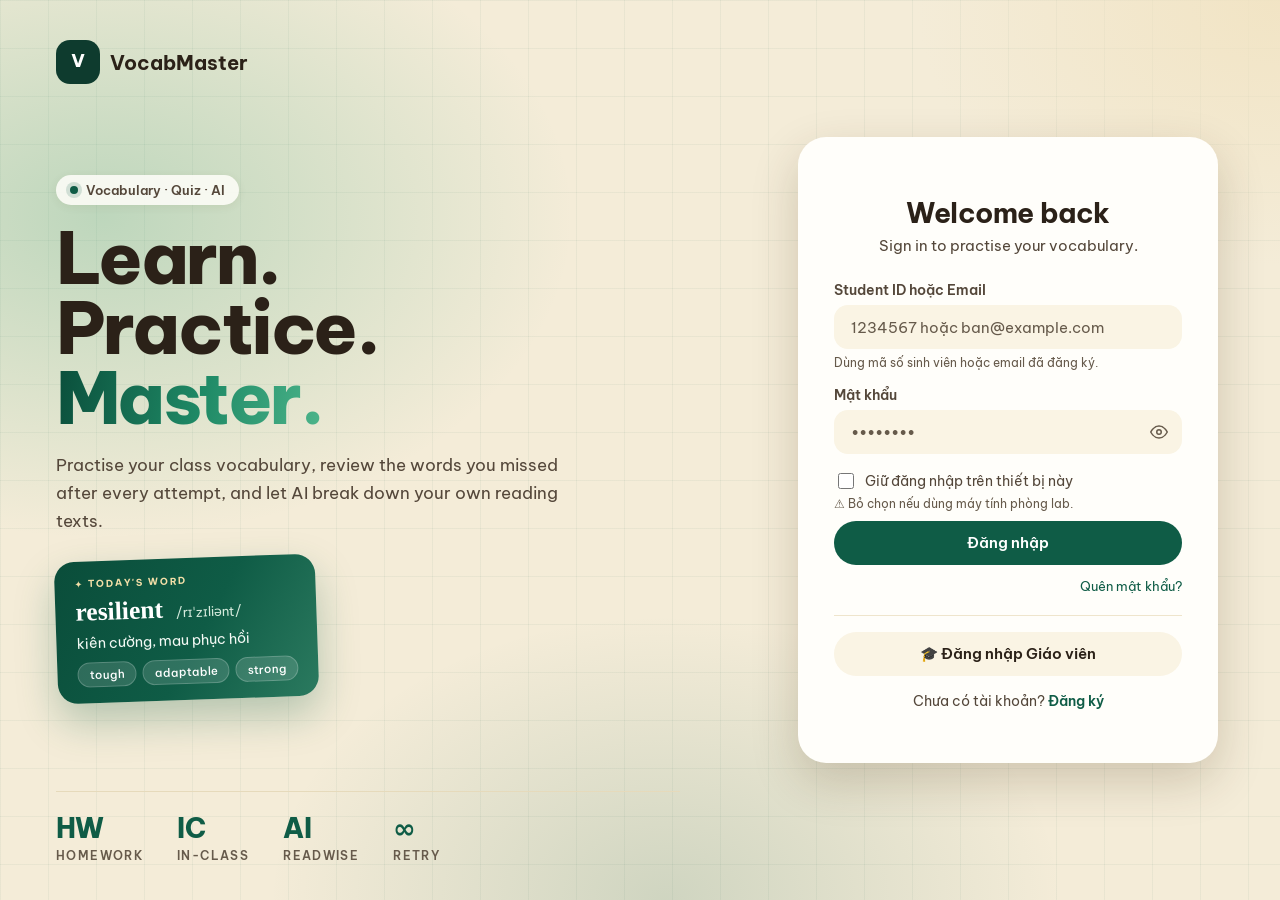
==== commit c6eab804: "Mobile fixes: auth intro on phones, English copy, V tab title, scrollable tables, sign-out reachable" ====
--- a/login.html
+++ b/login.html
@@ -4,7 +4,7 @@
 <meta charset="UTF-8"><meta name="viewport" content="width=device-width,initial-scale=1">
 <link rel="icon" href="data:image/svg+xml,%3Csvg xmlns='http://www.w3.org/2000/svg' viewBox='0 0 24 24'%3E%3Crect width='24' height='24' rx='5' fill='%231B7F5E'/%3E%3Ctext x='12' y='17' text-anchor='middle' font-size='13' font-weight='700' fill='%23fff' font-family='system-ui'%3EV%3C/text%3E%3C/svg%3E">
 <meta name="theme-color" content="#1B7F5E">
-<title>Đăng nhập · VocabMaster</title>
+<title>VocabMaster</title>
 <link rel="stylesheet" href="vm-theme.css">
 <style>
 .vm-modal-bg{position:fixed;inset:0;background:rgba(13,79,58,.45);z-index:500;display:none;align-items:center;justify-content:center;padding:20px}
@@ -23,7 +23,7 @@
     <div class="vm-auth-head">
       <div id="brand" style="display:flex;justify-content:center"></div>
       <h1 class="vm-auth-title">Welcome back</h1>
-      <p class="vm-auth-sub">Đăng nhập để luyện từ vựng.</p>
+      <p class="vm-auth-sub">Sign in to practise your vocabulary.</p>
     </div>
 
     <form id="form" autocomplete="on">
@@ -95,7 +95,7 @@
   throw new Error('no VM');
 }
 document.getElementById('brand').innerHTML = VM.brandLockup();
-VM.mountAuthHero('Làm bài từ vựng theo lớp, xem lại từ sai sau mỗi lượt và để AI phân tích bài đọc của riêng bạn.');
+VM.mountAuthHero('Practise your class vocabulary, review the words you missed after every attempt, and let AI break down your own reading texts.');
 
 // Already logged in?
 (function(){ var s=VM.session.get(); if(s&&s.role) location.href=s.role==='teacher'?VM.TEACHER_HOME:VM.STUDENT_HOME; })();
--- a/vm-theme.css
+++ b/vm-theme.css
@@ -397,7 +397,7 @@
 .vm-kpi-row>.vm-kpi:first-child .vm-kpi-value{color:#fff}
 
 /* tables */
-.vm-table-wrap{padding:6px 10px}
+.vm-table-wrap{padding:6px 10px;overflow-x:auto;-webkit-overflow-scrolling:touch}
 .vm-table th{background:transparent;color:var(--vm-ink-3);font-weight:500;font-size:.8rem;letter-spacing:0;text-transform:none;border-bottom:1px solid var(--vm-border-2)}
 .vm-table td{border-bottom:1px solid var(--vm-border-2)}
 .vm-table tbody tr:hover{background:var(--vm-surface-2)}
@@ -516,3 +516,36 @@
 .vm-auth-stats span{font-size:.72rem;font-weight:600;letter-spacing:.12em;text-transform:uppercase;color:var(--vm-ink-3)}
 @media(min-width:980px){.vm-auth-hero~.vm-auth-card .vm-auth-head #brand{display:none!important}.vm-auth-hero~.vm-auth-card{padding-top:40px}}
 @media(min-width:980px) and (max-height:760px){.vm-auth-hero-body{gap:12px;margin:16px 0}.vm-auth-word{display:none}}
+
+/*──────── Mobile fixes ────────*/
+.vm-side{height:calc(100vh - 32px);height:calc(100dvh - 32px)}
+.vm-top-logout{display:none;width:44px;height:44px;border-radius:50%;border:none;background:var(--vm-surface);box-shadow:var(--vm-shadow-sm);place-items:center;color:var(--vm-ink-2)}
+.vm-top-logout svg{width:20px;height:20px}
+@media(max-width:860px){
+  .vm-side{height:calc(100vh - 20px);height:calc(100dvh - 20px);padding-bottom:calc(16px + env(safe-area-inset-bottom))}
+  .vm-top-logout{display:inline-grid}
+  .vm-topbar-right{gap:8px}
+}
+@media(max-width:760px){
+  /* wide tables scroll sideways inside their card instead of being clipped */
+  .vm-table{min-width:720px}
+  .vm-table-wrap{border-radius:var(--vm-r)}
+}
+
+/* Auth pages on phones: intro on top, card below (like ArticuWrite) */
+@media(max-width:979px){
+  .vm-auth-wrap{display:flex;flex-direction:column;align-items:stretch;justify-content:flex-start;padding:0 0 28px}
+  .vm-auth-hero{display:flex;flex-direction:column;padding:26px 22px 4px;min-width:0}
+  .vm-auth-hero-body{margin:18px 0 6px;gap:12px}
+  .vm-auth-hero-title{font-size:2.35rem;line-height:1.02}
+  .vm-auth-hero-title br{display:none}
+  .vm-auth-hero-text{font-size:.95rem;line-height:1.6}
+  .vm-auth-word{display:none}
+  .vm-auth-stats{gap:20px;padding-top:14px;margin-top:6px}
+  .vm-auth-stats b{font-size:1.25rem}
+  .vm-auth-stats span{font-size:.64rem}
+  .vm-auth-wrap>.vm-auth-card{width:calc(100% - 32px);max-width:480px;margin:16px auto 0;padding:30px 24px 26px}
+  .vm-auth-hero~.vm-auth-card .vm-auth-head #brand{display:none!important}
+  .vm-auth-title{font-size:1.5rem;margin-top:0}
+}
+.vm-auth-wrap{overflow-x:hidden}
